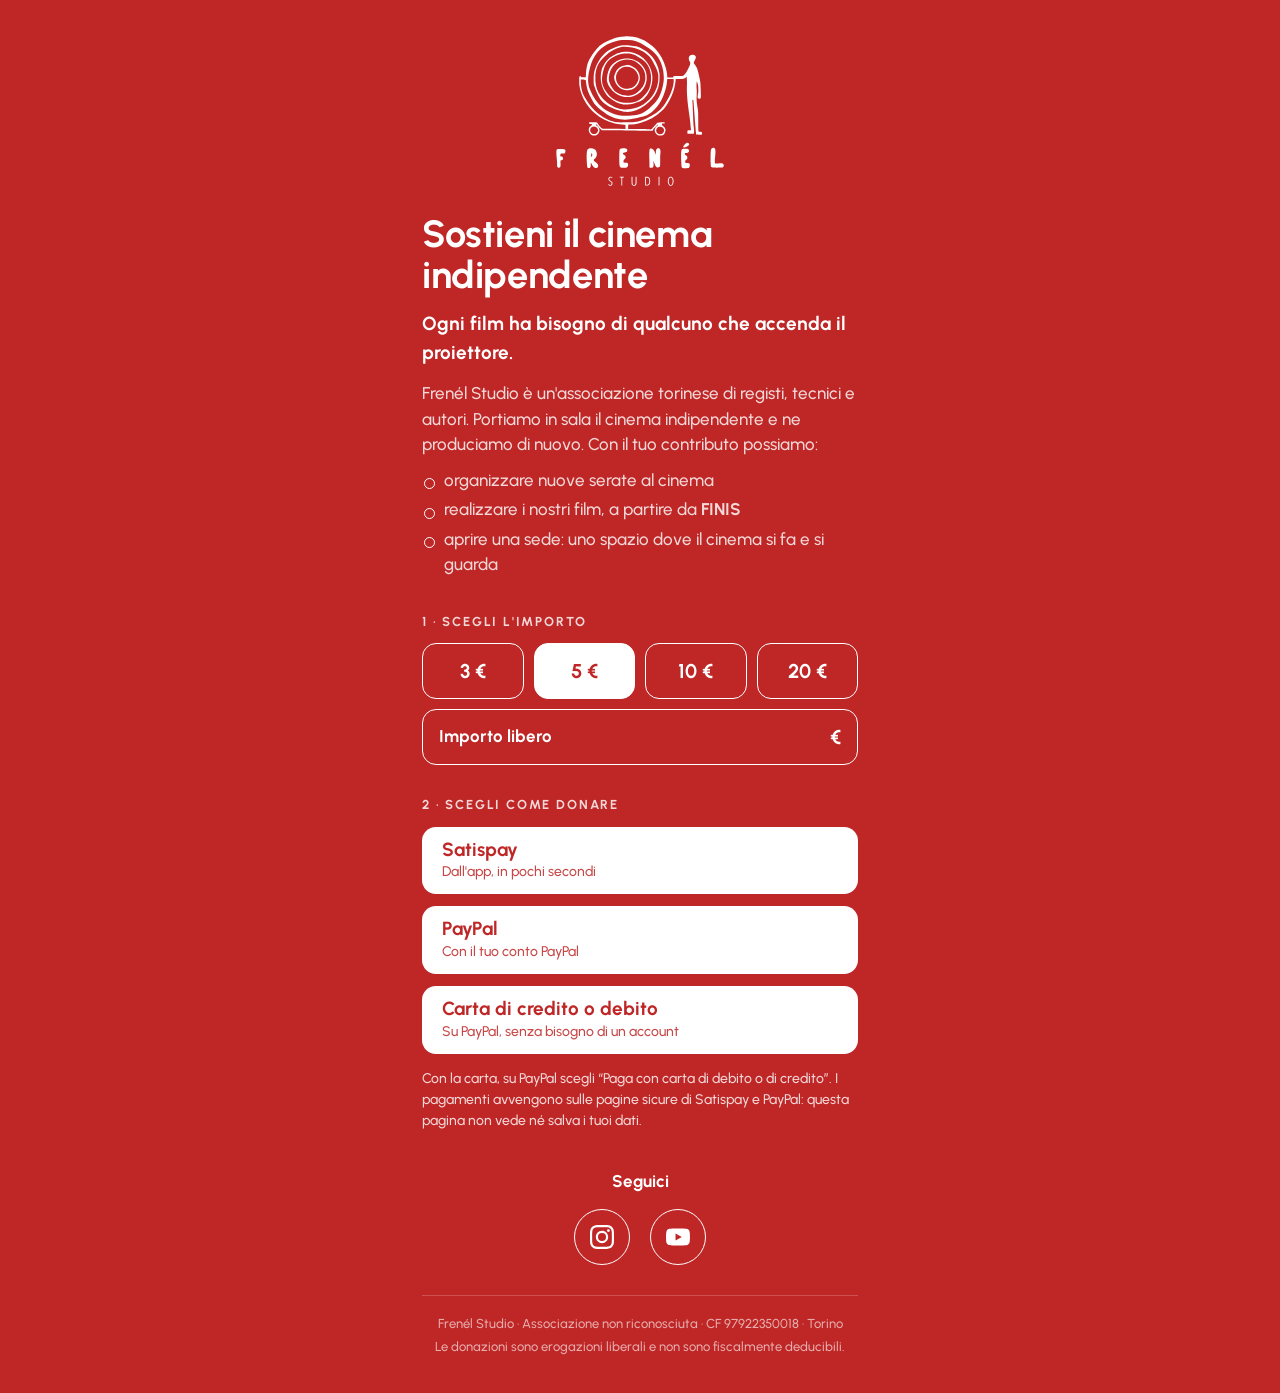
==== index.html @ 421e3bf2 "Pagina donazioni Frenél Studio e QR code Prima versione: importi proposti, Satispay, PayPal e carta " ====
<!DOCTYPE html>
<html lang="it">
<head>
  <meta charset="utf-8">
  <meta name="viewport" content="width=device-width, initial-scale=1, viewport-fit=cover">
  <title>Sostieni il cinema indipendente · Frenél Studio</title>
  <meta name="description" content="Frenél Studio porta in sala il cinema indipendente e ne produce di nuovo. Sostienici con una donazione.">
  <meta name="theme-color" content="#bf2626">
  <meta property="og:type" content="website">
  <meta property="og:title" content="Sostieni il cinema indipendente · Frenél Studio">
  <meta property="og:description" content="Serate al cinema, nuove produzioni, una sede tutta nostra. Sostienici con una donazione.">
  <meta property="og:url" content="https://frenelstudio.github.io/donazioni/">
  <meta property="og:image" content="https://frenelstudio.github.io/donazioni/assets/og.png">
  <meta property="og:locale" content="it_IT">
  <link rel="icon" href="assets/favicon.svg" type="image/svg+xml">
  <link rel="apple-touch-icon" href="assets/apple-touch-icon.png">
  <link rel="preload" href="assets/fonts/urbanist-latin-700-normal.woff2" as="font" type="font/woff2" crossorigin>
  <link rel="stylesheet" href="assets/style.css">
</head>
<body>
  <main class="pagina">
    <img class="logo" src="assets/marchio-w.svg" alt="Frenél Studio" width="168" height="150">

    <p class="serata" id="serata" hidden></p>

    <h1>Sostieni il cinema indipendente</h1>
    <p class="attacco">Ogni film ha bisogno di qualcuno che accenda il proiettore.</p>
    <p class="testo">Frenél Studio è un'associazione torinese di registi, tecnici e autori. Portiamo in sala il cinema indipendente e ne produciamo di nuovo. Con il tuo contributo possiamo:</p>
    <ul class="usi">
      <li>organizzare nuove serate al cinema</li>
      <li>realizzare i nostri film, a partire da <strong>FINIS</strong></li>
      <li>aprire una sede: uno spazio dove il cinema si fa e si guarda</li>
    </ul>

    <p class="passo">1 · Scegli l'importo</p>
    <div class="importi" id="importi" role="group" aria-label="Importo della donazione"></div>
    <div class="libero" id="libero-box">
      <label for="libero">Importo libero</label>
      <input id="libero" type="text" inputmode="decimal" maxlength="7" autocomplete="off" aria-describedby="errore">
      <span class="euro" aria-hidden="true">€</span>
    </div>
    <p class="errore" id="errore" role="alert" hidden></p>

    <p class="passo">2 · Scegli come donare</p>
    <div class="metodi">
      <button class="metodo" type="button" id="btn-satispay" aria-controls="pannello-satispay">
        <strong>Satispay</strong>
        <span>Dall'app, in pochi secondi</span>
      </button>

      <div class="pannello-satispay" id="pannello-satispay" hidden>
        <p class="grande">Apri Satispay e inserisci <span id="importo-satispay"></span></p>
        <p class="nota">Il pagamento arriva sul conto Satispay di Andrea D'Eredità, legale rappresentante di Frenél Studio.</p>
        <div class="azioni">
          <a class="metodo" id="apri-satispay" href="#" target="_blank" rel="noopener">
            <strong>Apri Satispay</strong>
          </a>
          <a class="secondario" href="grazie.html">Ho donato</a>
        </div>
      </div>

      <button class="metodo" type="button" data-paypal>
        <strong>PayPal</strong>
        <span>Con il tuo conto PayPal</span>
      </button>

      <button class="metodo" type="button" data-paypal>
        <strong>Carta di credito o debito</strong>
        <span>Su PayPal, senza bisogno di un account</span>
      </button>
    </div>
    <p class="sicuro">Con la carta, su PayPal scegli “Paga con carta di debito o di credito”. I pagamenti avvengono sulle pagine sicure di Satispay e PayPal: questa pagina non vede né salva i tuoi dati.</p>

    <div class="social">
      <p>Seguici</p>
      <a class="social-link" data-social="instagram" href="#" target="_blank" rel="noopener" aria-label="Instagram di Frenél Studio">
        <svg viewBox="0 0 24 24" aria-hidden="true"><path d="M7.0301.084c-1.2768.0602-2.1487.264-2.911.5634-.7888.3075-1.4575.72-2.1228 1.3877-.6652.6677-1.075 1.3368-1.3802 2.127-.2954.7638-.4956 1.6365-.552 2.914-.0564 1.2775-.0689 1.6882-.0626 4.947.0062 3.2586.0206 3.6671.0825 4.9473.061 1.2765.264 2.1482.5635 2.9107.308.7889.72 1.4573 1.388 2.1228.6679.6655 1.3365 1.0743 2.1285 1.38.7632.295 1.6361.4961 2.9134.552 1.2773.056 1.6884.069 4.9462.0627 3.2578-.0062 3.668-.0207 4.9478-.0814 1.28-.0607 2.147-.2652 2.9098-.5633.7889-.3086 1.4578-.72 2.1228-1.3881.665-.6682 1.0745-1.3378 1.3795-2.1284.2957-.7632.4966-1.636.552-2.9124.056-1.2809.0692-1.6898.063-4.948-.0063-3.2583-.021-3.6668-.0817-4.9465-.0607-1.2797-.264-2.1487-.5633-2.9117-.3084-.7889-.72-1.4568-1.3876-2.1228C21.2982 1.33 20.628.9208 19.8378.6165 19.074.321 18.2017.1197 16.9244.0645 15.6471.0093 15.236-.005 11.977.0014 8.718.0076 8.31.0215 7.0301.0839m.1402 21.6932c-1.17-.0509-1.8053-.2453-2.2287-.408-.5606-.216-.96-.4771-1.3819-.895-.422-.4178-.6811-.8186-.9-1.378-.1644-.4234-.3624-1.058-.4171-2.228-.0595-1.2645-.072-1.6442-.079-4.848-.007-3.2037.0053-3.583.0607-4.848.05-1.169.2456-1.805.408-2.2282.216-.5613.4762-.96.895-1.3816.4188-.4217.8184-.6814 1.3783-.9003.423-.1651 1.0575-.3614 2.227-.4171 1.2655-.06 1.6447-.072 4.848-.079 3.2033-.007 3.5835.005 4.8495.0608 1.169.0508 1.8053.2445 2.228.408.5608.216.96.4754 1.3816.895.4217.4194.6816.8176.9005 1.3787.1653.4217.3617 1.056.4169 2.2263.0602 1.2655.0739 1.645.0796 4.848.0058 3.203-.0055 3.5834-.061 4.848-.051 1.17-.245 1.8055-.408 2.2294-.216.5604-.4763.96-.8954 1.3814-.419.4215-.8181.6811-1.3783.9-.4224.1649-1.0577.3617-2.2262.4174-1.2656.0595-1.6448.072-4.8493.079-3.2045.007-3.5825-.006-4.848-.0608M16.953 5.5864A1.44 1.44 0 1 0 18.39 4.144a1.44 1.44 0 0 0-1.437 1.4424M5.8385 12.012c.0067 3.4032 2.7706 6.1557 6.173 6.1493 3.4026-.0065 6.157-2.7701 6.1506-6.1733-.0065-3.4032-2.771-6.1565-6.174-6.1498-3.403.0067-6.156 2.771-6.1496 6.1738M8 12.0077a4 4 0 1 1 4.008 3.9921A3.9996 3.9996 0 0 1 8 12.0077"/></svg>
      </a>
      <a class="social-link" data-social="youtube" href="#" target="_blank" rel="noopener" aria-label="Canale YouTube di Frenél Studio">
        <svg viewBox="0 0 24 24" aria-hidden="true"><path d="M23.498 6.186a3.016 3.016 0 0 0-2.122-2.136C19.505 3.545 12 3.545 12 3.545s-7.505 0-9.377.505A3.017 3.017 0 0 0 .502 6.186C0 8.07 0 12 0 12s0 3.93.502 5.814a3.016 3.016 0 0 0 2.122 2.136c1.871.505 9.376.505 9.376.505s7.505 0 9.377-.505a3.015 3.015 0 0 0 2.122-2.136C24 15.93 24 12 24 12s0-3.93-.502-5.814zM9.545 15.568V8.432L15.818 12l-6.273 3.568z"/></svg>
      </a>
    </div>

    <footer>
      <p>Frenél Studio · Associazione non riconosciuta · CF&nbsp;97922350018 · Torino</p>
      <p>Le donazioni sono erogazioni liberali e non sono fiscalmente deducibili.</p>
    </footer>
  </main>

  <script src="assets/config.js"></script>
  <script src="assets/app.js"></script>
</body>
</html>
---- assets/style.css ----
@font-face {
  font-family: "Urbanist";
  font-weight: 400;
  font-display: swap;
  src: url("fonts/urbanist-latin-400-normal.woff2") format("woff2");
}
@font-face {
  font-family: "Urbanist";
  font-weight: 500;
  font-display: swap;
  src: url("fonts/urbanist-latin-500-normal.woff2") format("woff2");
}
@font-face {
  font-family: "Urbanist";
  font-weight: 700;
  font-display: swap;
  src: url("fonts/urbanist-latin-700-normal.woff2") format("woff2");
}

:root {
  --rosso: #bf2626;
  --bianco: #ffffff;
  --bianco-80: rgba(255, 255, 255, 0.82);
  --bianco-60: rgba(255, 255, 255, 0.62);
  --bianco-20: rgba(255, 255, 255, 0.2);
  --raggio: 14px;
}

* { box-sizing: border-box; }

html { -webkit-text-size-adjust: 100%; }

body {
  margin: 0;
  min-height: 100vh;
  min-height: 100dvh;
  background: var(--rosso);
  color: var(--bianco);
  font-family: "Urbanist", system-ui, -apple-system, "Segoe UI", sans-serif;
  font-weight: 500;
  font-size: 17px;
  line-height: 1.5;
  -webkit-font-smoothing: antialiased;
}

a { color: inherit; }

.pagina {
  width: 100%;
  max-width: 480px;
  margin: 0 auto;
  padding: 28px 22px 32px;
  display: flex;
  flex-direction: column;
  min-height: 100vh;
  min-height: 100dvh;
}

.logo {
  display: block;
  width: 168px;
  height: auto;
  margin: 8px auto 28px;
}

.serata {
  margin: 0 0 22px;
  padding: 12px 16px;
  border: 1.5px solid var(--bianco);
  border-radius: var(--raggio);
  font-weight: 700;
  text-align: center;
}
.serata[hidden] { display: none; }

h1 {
  margin: 0 0 14px;
  font-weight: 700;
  font-size: clamp(30px, 8.4vw, 38px);
  line-height: 1.08;
  letter-spacing: -0.01em;
}

.attacco {
  margin: 0 0 14px;
  font-size: 19px;
  font-weight: 700;
}

.testo { margin: 0 0 10px; color: var(--bianco-80); }

.usi {
  margin: 0 0 30px;
  padding: 0;
  list-style: none;
  color: var(--bianco-80);
}
.usi li {
  position: relative;
  padding-left: 22px;
  margin-bottom: 4px;
}
.usi li::before {
  content: "";
  position: absolute;
  left: 2px;
  top: 0.62em;
  width: 9px;
  height: 9px;
  border: 1.5px solid var(--bianco);
  border-radius: 50%;
}

.passo {
  margin: 0 0 12px;
  font-size: 13px;
  font-weight: 700;
  letter-spacing: 0.14em;
  text-transform: uppercase;
  color: var(--bianco-80);
}

.importi {
  display: grid;
  grid-template-columns: repeat(4, 1fr);
  gap: 10px;
  margin-bottom: 10px;
}

.importo {
  appearance: none;
  height: 56px;
  border: 1.5px solid var(--bianco);
  border-radius: var(--raggio);
  background: transparent;
  color: var(--bianco);
  font: inherit;
  font-size: 20px;
  font-weight: 700;
  cursor: pointer;
  transition: background 0.15s, color 0.15s;
}
.importo[aria-pressed="true"] {
  background: var(--bianco);
  color: var(--rosso);
}

.libero {
  display: flex;
  align-items: center;
  height: 56px;
  padding: 0 16px;
  border: 1.5px solid var(--bianco);
  border-radius: var(--raggio);
  margin-bottom: 30px;
  transition: background 0.15s, color 0.15s;
}
.libero.attivo { background: var(--bianco); color: var(--rosso); }
.libero label {
  flex: 0 0 auto;
  font-weight: 700;
  margin-right: 10px;
}
.libero input {
  flex: 1 1 auto;
  min-width: 0;
  height: 100%;
  border: 0;
  outline: 0;
  background: transparent;
  color: inherit;
  font: inherit;
  font-size: 20px;
  font-weight: 700;
  text-align: right;
}
.libero input::placeholder { color: var(--bianco-60); }
.libero.attivo input::placeholder { color: rgba(191, 38, 38, 0.5); }
.libero .euro { margin-left: 6px; font-size: 20px; font-weight: 700; }
.libero input::-webkit-outer-spin-button,
.libero input::-webkit-inner-spin-button { -webkit-appearance: none; margin: 0; }
.libero input[type="number"] { -moz-appearance: textfield; }

.errore {
  margin: -20px 0 22px;
  font-size: 15px;
  font-weight: 700;
}
.errore[hidden] { display: none; }

.metodi { display: grid; gap: 12px; margin-bottom: 14px; }

.metodo {
  display: flex;
  flex-direction: column;
  align-items: flex-start;
  justify-content: center;
  width: 100%;
  min-height: 64px;
  padding: 12px 20px;
  border: 0;
  border-radius: var(--raggio);
  background: var(--bianco);
  color: var(--rosso);
  font: inherit;
  text-align: left;
  text-decoration: none;
  cursor: pointer;
}
.metodo strong { font-size: 19px; font-weight: 700; line-height: 1.2; }
.metodo span { font-size: 14px; font-weight: 500; opacity: 0.85; }
.metodo:active { transform: scale(0.99); }

.pannello-satispay {
  margin: -2px 0 2px;
  padding: 18px 18px 16px;
  border: 1.5px solid var(--bianco);
  border-radius: var(--raggio);
}
.pannello-satispay[hidden] { display: none; }
.pannello-satispay p { margin: 0 0 12px; }
.pannello-satispay .grande { font-size: 19px; font-weight: 700; }
.pannello-satispay .nota { font-size: 14px; color: var(--bianco-80); }
.pannello-satispay .azioni { display: grid; gap: 10px; }
.secondario {
  display: block;
  padding: 12px 16px;
  border: 1.5px solid var(--bianco);
  border-radius: var(--raggio);
  color: var(--bianco);
  font-weight: 700;
  text-align: center;
  text-decoration: none;
}

.sicuro {
  margin: 0 0 34px;
  font-size: 14px;
  color: var(--bianco-80);
}

.social { text-align: center; margin: 4px 0 30px; }
.social p { margin: 0 0 14px; font-weight: 700; }
.social-link {
  display: inline-flex;
  align-items: center;
  justify-content: center;
  width: 56px;
  height: 56px;
  margin: 0 8px;
  border: 1.5px solid var(--bianco);
  border-radius: 50%;
  color: var(--bianco);
}
.social-link svg { width: 24px; height: 24px; fill: currentColor; }

footer {
  margin-top: auto;
  padding-top: 18px;
  border-top: 1px solid var(--bianco-20);
  font-size: 13px;
  line-height: 1.5;
  color: var(--bianco-60);
  text-align: center;
}
footer p { margin: 0 0 4px; }

/* Pagina grazie */
.grazie {
  flex: 1 0 auto;
  display: flex;
  flex-direction: column;
  justify-content: center;
  text-align: center;
  padding: 10px 0 30px;
}
.grazie h1 { font-size: clamp(48px, 15vw, 64px); margin-bottom: 16px; }
.grazie .attacco { margin-bottom: 8px; }
.grazie .testo { margin-bottom: 40px; }
.grazie .social { margin-bottom: 24px; }
.torna { font-size: 15px; color: var(--bianco-80); }

:focus-visible { outline: 2px solid var(--bianco); outline-offset: 3px; }
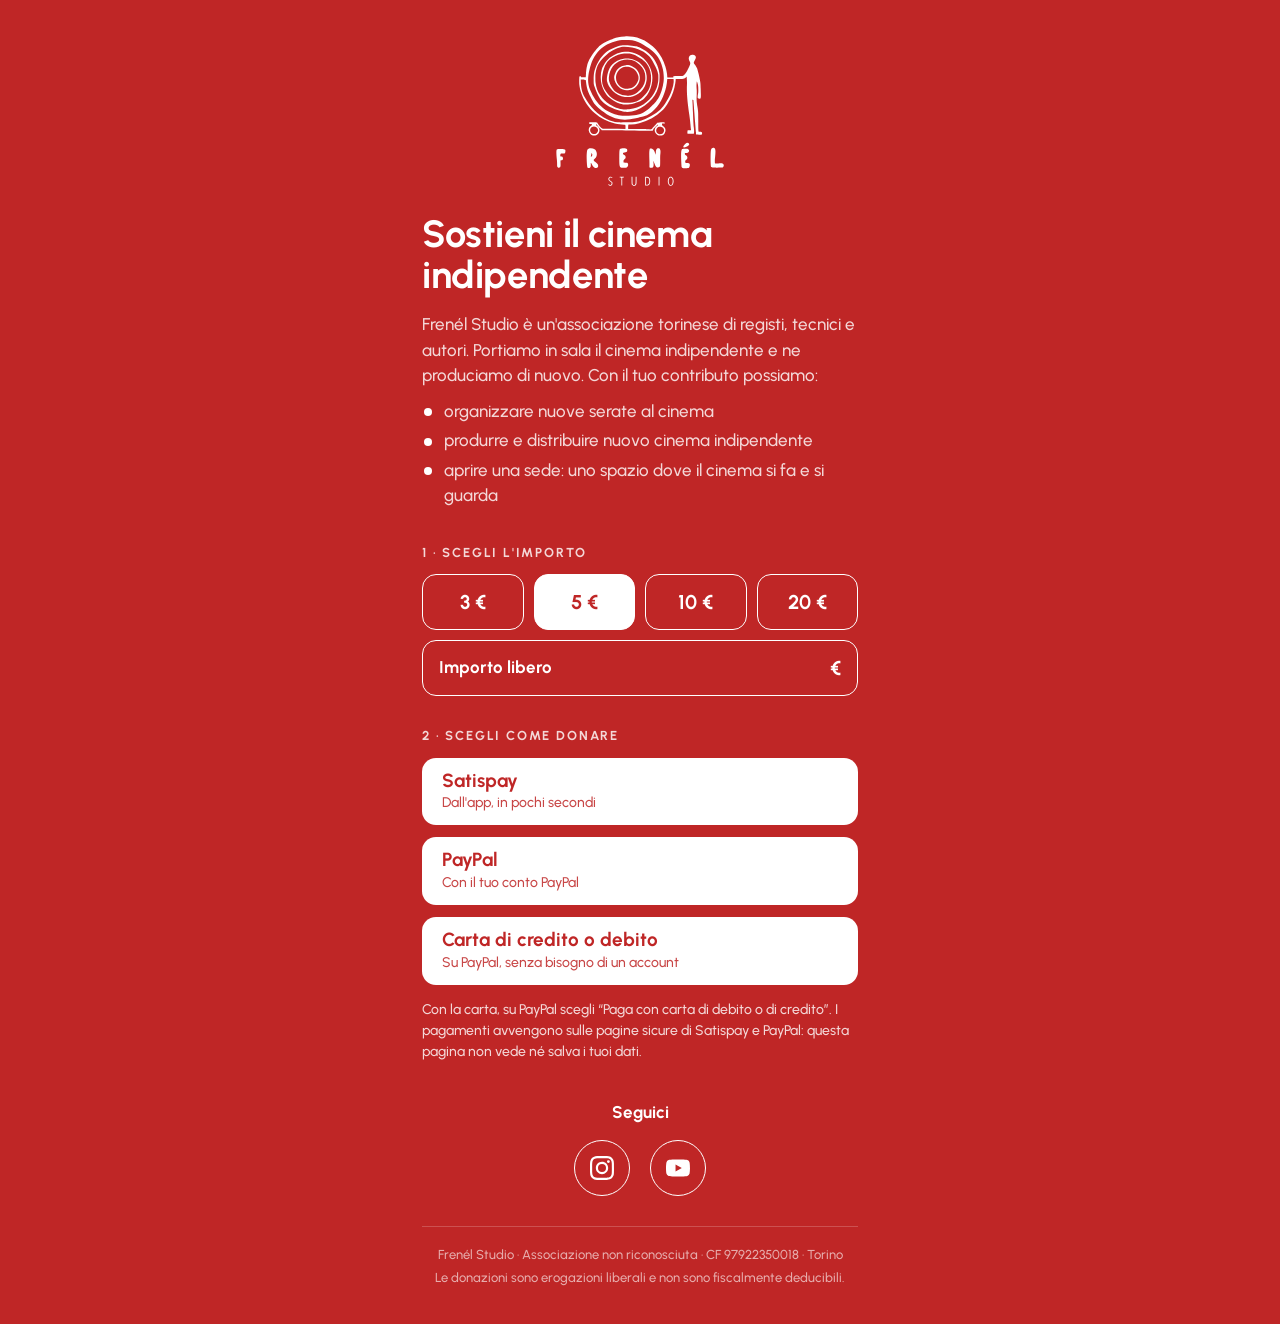
==== commit 388b586d: "Testo: niente sottotitolo, pallini pieni, nuovo secondo obiettivo Co-Authored-By: Claude Opus 5.5 <n" ====
--- a/index.html
+++ b/index.html
@@ -24,11 +24,10 @@
     <p class="serata" id="serata" hidden></p>
 
     <h1>Sostieni il cinema indipendente</h1>
-    <p class="attacco">Ogni film ha bisogno di qualcuno che accenda il proiettore.</p>
     <p class="testo">Frenél Studio è un'associazione torinese di registi, tecnici e autori. Portiamo in sala il cinema indipendente e ne produciamo di nuovo. Con il tuo contributo possiamo:</p>
     <ul class="usi">
       <li>organizzare nuove serate al cinema</li>
-      <li>realizzare i nostri film, a partire da <strong>FINIS</strong></li>
+      <li>produrre e distribuire nuovo cinema indipendente</li>
       <li>aprire una sede: uno spazio dove il cinema si fa e si guarda</li>
     </ul>
 
--- a/assets/style.css
+++ b/assets/style.css
@@ -74,7 +74,7 @@
 .serata[hidden] { display: none; }
 
 h1 {
-  margin: 0 0 14px;
+  margin: 0 0 16px;
   font-weight: 700;
   font-size: clamp(30px, 8.4vw, 38px);
   line-height: 1.08;
@@ -104,10 +104,10 @@
   content: "";
   position: absolute;
   left: 2px;
-  top: 0.62em;
-  width: 9px;
-  height: 9px;
-  border: 1.5px solid var(--bianco);
+  top: 0.56em;
+  width: 8px;
+  height: 8px;
+  background: var(--bianco);
   border-radius: 50%;
 }
 
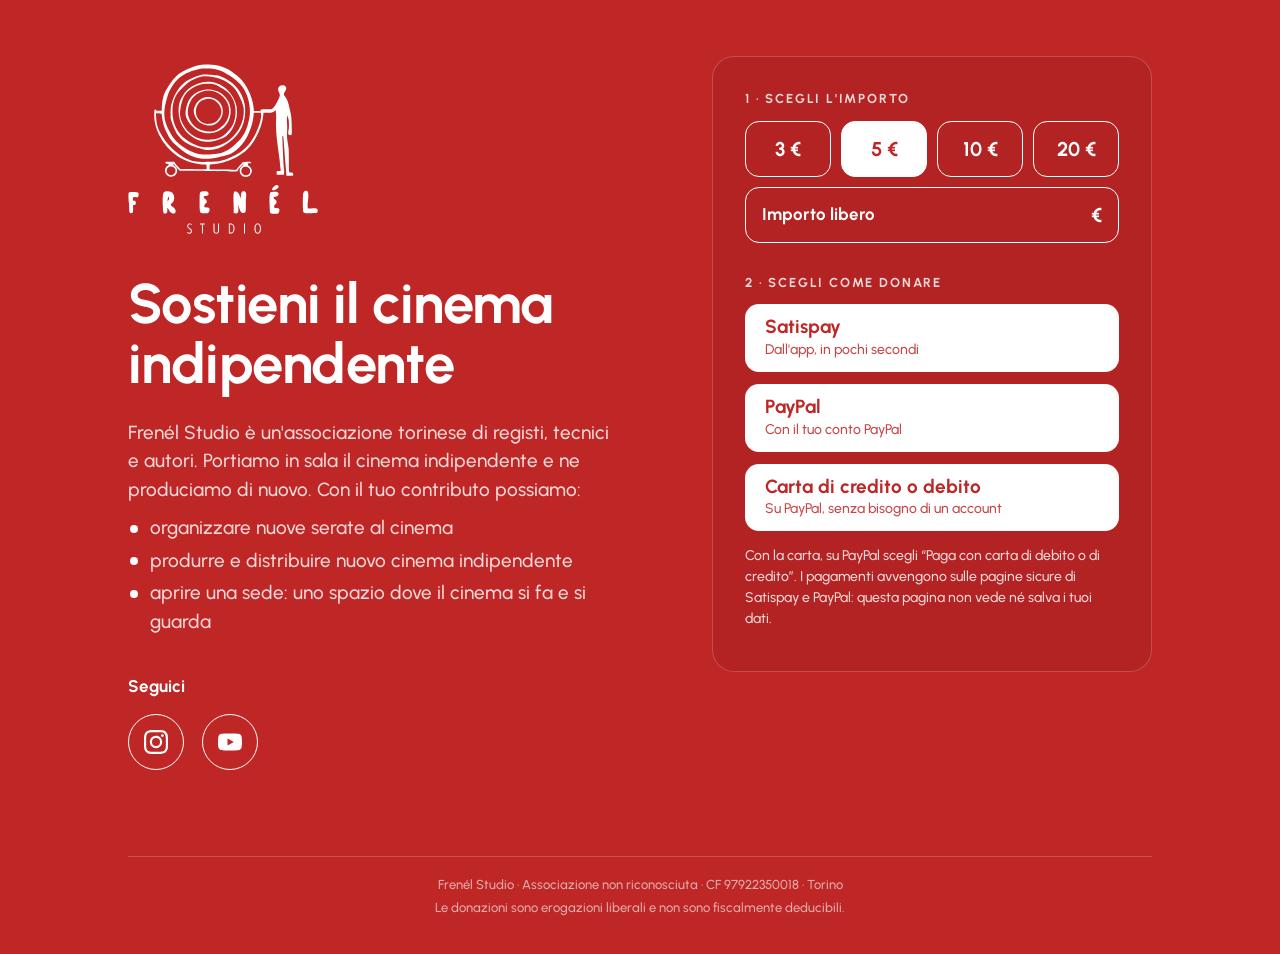
==== commit 20b913f1: "Versione desktop: layout a due colonne e QR Satispay da computer Co-Authored-By: Claude Opus 5.5 <no" ====
--- a/index.html
+++ b/index.html
@@ -18,7 +18,8 @@
   <link rel="stylesheet" href="assets/style.css">
 </head>
 <body>
-  <main class="pagina">
+  <main class="pagina home">
+    <div class="intro">
     <img class="logo" src="assets/marchio-w.svg" alt="Frenél Studio" width="168" height="150">
 
     <p class="serata" id="serata" hidden></p>
@@ -30,7 +31,9 @@
       <li>produrre e distribuire nuovo cinema indipendente</li>
       <li>aprire una sede: uno spazio dove il cinema si fa e si guarda</li>
     </ul>
+    </div>
 
+    <div class="modulo">
     <p class="passo">1 · Scegli l'importo</p>
     <div class="importi" id="importi" role="group" aria-label="Importo della donazione"></div>
     <div class="libero" id="libero-box">
@@ -49,6 +52,10 @@
 
       <div class="pannello-satispay" id="pannello-satispay" hidden>
         <p class="grande">Apri Satispay e inserisci <span id="importo-satispay"></span></p>
+        <div class="qr-satispay">
+          <img src="assets/qr-satispay.svg" alt="QR code Satispay" width="132" height="132">
+          <p>Dal computer? Inquadra il QR con la fotocamera del telefono: si apre Satispay.</p>
+        </div>
         <p class="nota">Il pagamento arriva sul conto Satispay di Andrea D'Eredità, legale rappresentante di Frenél Studio.</p>
         <div class="azioni">
           <a class="metodo" id="apri-satispay" href="#" target="_blank" rel="noopener">
@@ -63,12 +70,14 @@
         <span>Con il tuo conto PayPal</span>
       </button>
 
-      <button class="metodo" type="button" data-paypal>
+      <button class="metodo" type="button" data-paypal="carta">
         <strong>Carta di credito o debito</strong>
         <span>Su PayPal, senza bisogno di un account</span>
       </button>
     </div>
     <p class="sicuro">Con la carta, su PayPal scegli “Paga con carta di debito o di credito”. I pagamenti avvengono sulle pagine sicure di Satispay e PayPal: questa pagina non vede né salva i tuoi dati.</p>
+
+    </div>
 
     <div class="social">
       <p>Seguici</p>
--- a/assets/style.css
+++ b/assets/style.css
@@ -281,3 +281,57 @@
 .torna { font-size: 15px; color: var(--bianco-80); }
 
 :focus-visible { outline: 2px solid var(--bianco); outline-offset: 3px; }
+
+/* QR Satispay: solo da computer */
+.qr-satispay { display: none; }
+
+/* Versione desktop */
+@media (min-width: 960px) {
+  .pagina.home {
+    max-width: 1120px;
+    padding: 56px 48px 32px;
+    display: grid;
+    grid-template-columns: 1fr 440px;
+    grid-template-areas:
+      "intro  modulo"
+      "social modulo"
+      "footer footer";
+    grid-template-rows: auto 1fr auto;
+    column-gap: 96px;
+  }
+  .home .intro { grid-area: intro; padding-top: 8px; }
+  .home .modulo {
+    grid-area: modulo;
+    align-self: start;
+    padding: 32px 32px 8px;
+    border: 1.5px solid var(--bianco-20);
+    border-radius: 22px;
+    background: rgba(0, 0, 0, 0.06);
+  }
+  .home .social { grid-area: social; text-align: left; margin-top: 8px; }
+  .home .social-link { margin: 0 14px 0 0; }
+  .home footer { grid-area: footer; margin-top: 56px; }
+  .home .logo { margin: 0 0 40px; width: 190px; }
+  .home h1 { font-size: 56px; margin-bottom: 24px; }
+  .home .testo { font-size: 19px; max-width: 36em; }
+  .home .usi { font-size: 19px; }
+  .home .serata { text-align: left; }
+  .metodo { transition: transform 0.15s, box-shadow 0.15s; }
+  .metodo:hover { transform: translateY(-1px); box-shadow: 0 6px 18px rgba(0, 0, 0, 0.18); }
+  .importo:hover { background: rgba(255, 255, 255, 0.12); }
+  .importo[aria-pressed="true"]:hover { background: var(--bianco); }
+  .social-link:hover { background: var(--bianco); color: var(--rosso); }
+  .qr-satispay {
+    display: flex;
+    align-items: center;
+    gap: 16px;
+    margin: 0 0 14px;
+  }
+  .qr-satispay img {
+    flex: 0 0 auto;
+    padding: 6px;
+    background: #fff;
+    border-radius: 8px;
+  }
+  .qr-satispay p { margin: 0; font-size: 15px; }
+}
